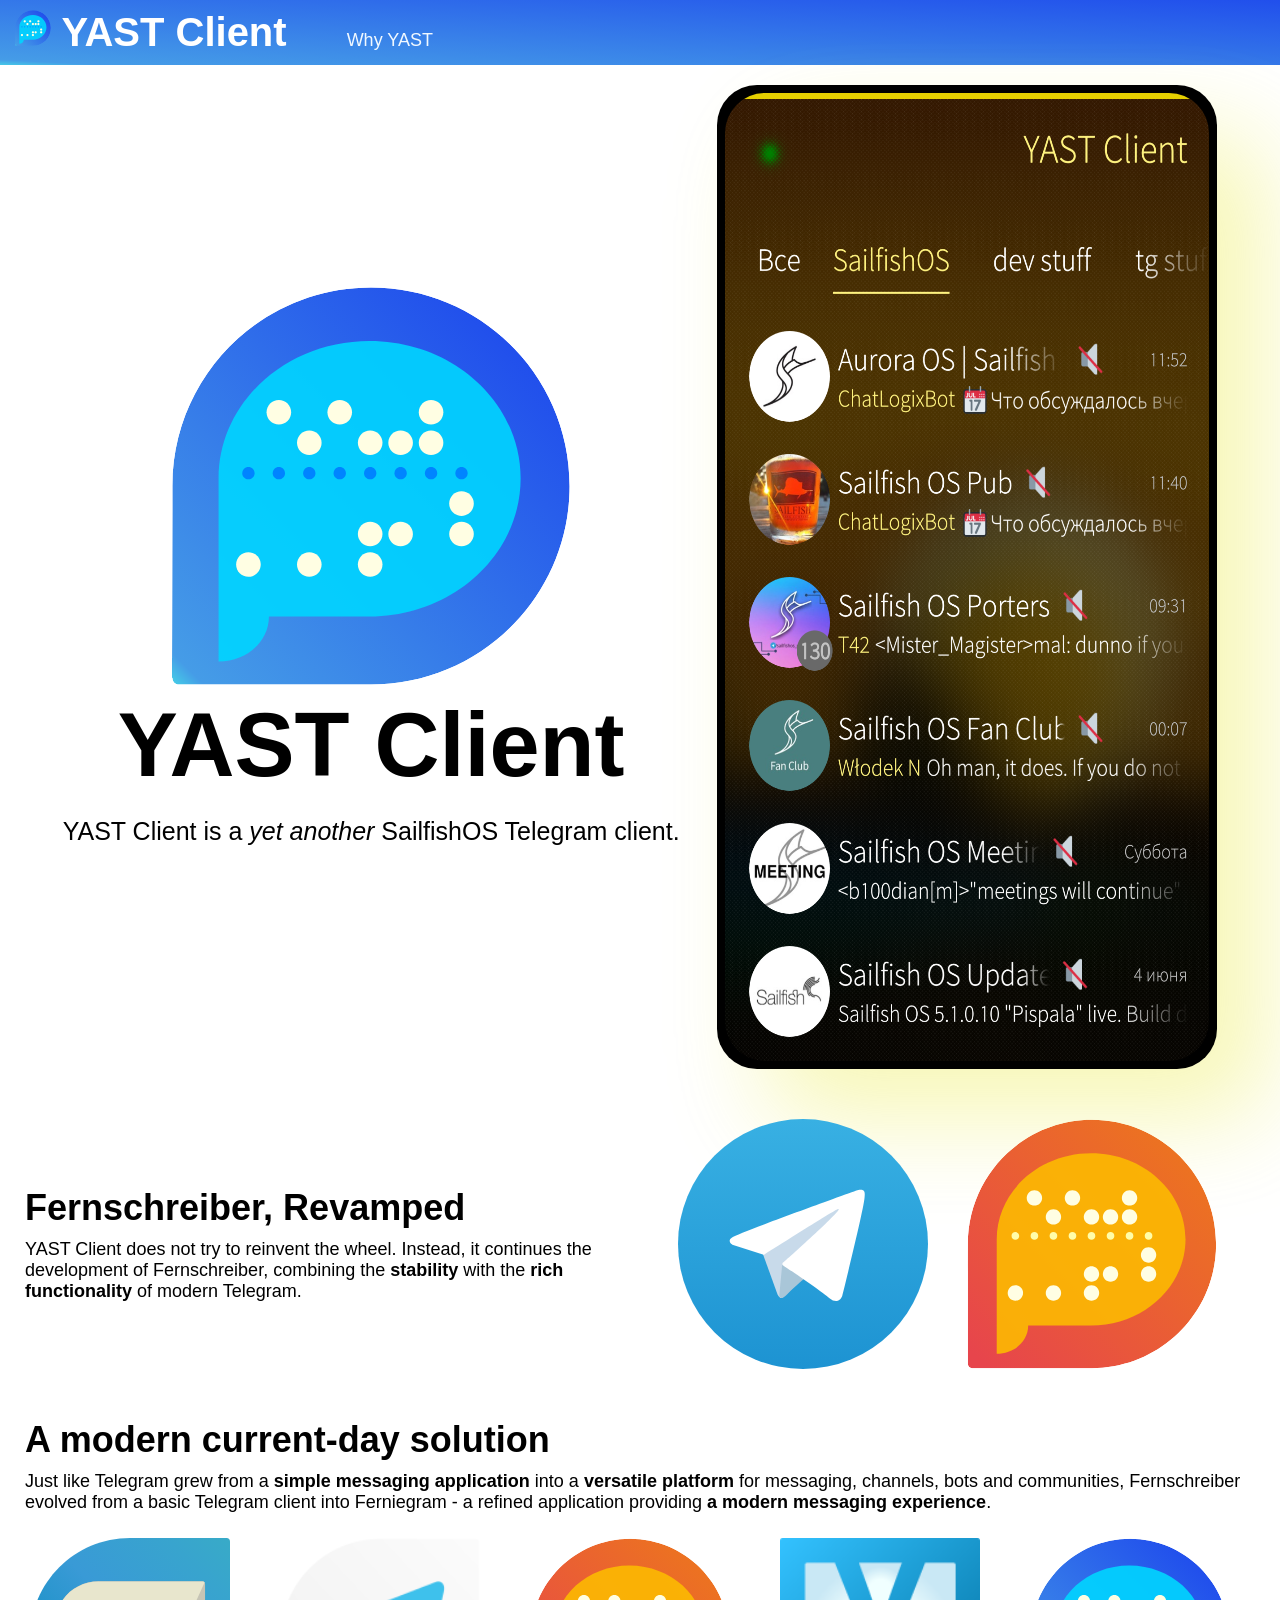
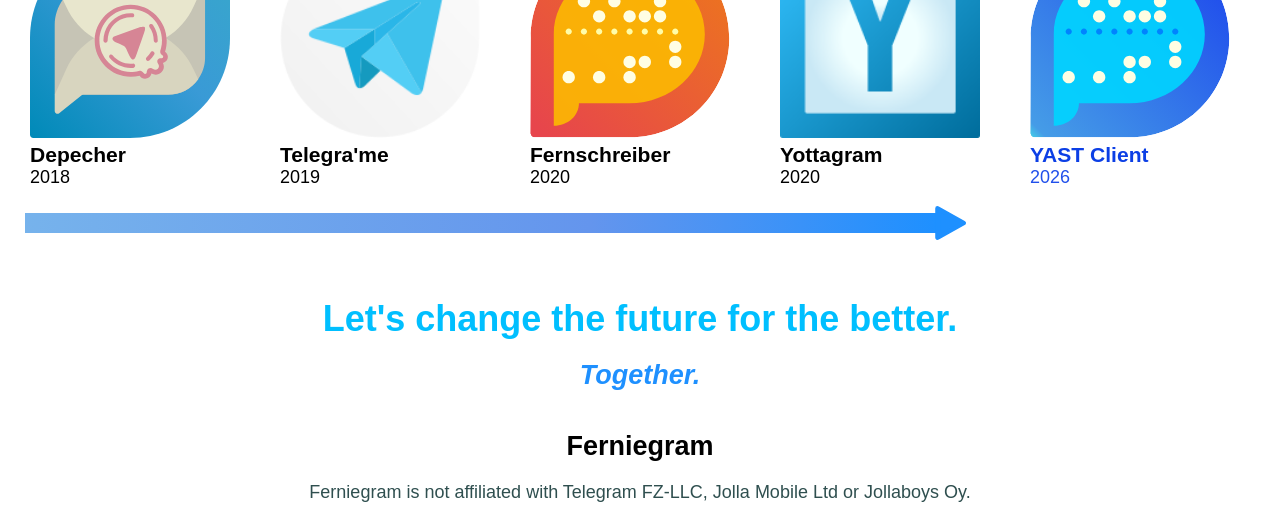
==== index2.html @ c5fe2737 "Under construction" ====
<!DOCTYPE html>
<html lang="en">
<head>
    <meta charset="UTF-8">
    <meta name="viewport" content="width=device-width, initial-scale=1.0">

    <title>YAST Client</title>
    <link rel="icon" type="image/x-icon" href="/favicon.ico">

    <link rel="stylesheet" href="/static/index.css">

    <script src="/static/anime.umd.min.js"></script>

    <script src="/static/why-animation.js"></script>
    <script src="/static/future.js"></script>
</head>
<body onload="setupWhyAnimation()">
    <header>
        <a href="/" class="name">
            <img class="logo" src="/images/fernschreiber2.svg" alt="YAST Client logo">
            YAST Client
        </div>
        <nav>
            <ul>
                <li><a href="#why">Why YAST</a></li>
                <!-- <li><a href="#modern">Modern</a></li> -->
                <!-- <li><a href="#features">Features</a></li> -->
            </ul>
        </nav>
    </header>
    <div class="hero">
        <div class="text">
            <object class="logo" data="/images/fernschreiber2-animated.svg"></object>
            <h1>YAST Client</h1>
            <p>YAST Client is a <i>yet another</i> SailfishOS Telegram client.</p>
        </div>
        <div class="screenshot">
            <img src="/images/screenshots/1.png" alt="Ferniegram screenshot">
        </div>

    </div>
    <div class="subhero" id="why">
        <div class="text">
            <h1>Fernschreiber, Revamped</h1>
            <p>YAST Client does not try to reinvent the wheel. Instead, it continues the development of Fernschreiber, combining the <b>stability</b> with the <b>rich functionality</b> of modern Telegram.</p>
        </div>
        <div class="image">
            <object id="telegram-logo" data="/images/telegram.svg"></object>
            <object id="fernschreiber-to-ferniegram-logo" data="/images/fernschreiber.svg"></object>
        </div>
    </div>

    <div class="container timeline-container" id="modern">
        <div class="text">
            <h1>A modern current-day solution</h1>
            <p>Just like Telegram grew from a <b>simple messaging application</b> into a <b>versatile platform</b> for messaging, channels, bots and communities, Fernschreiber evolved from a basic Telegram client into Ferniegram - a refined application providing <b>a modern messaging experience</b>.</p>
        </div>
        <div class="timeline" id="apps-timeline">
            <div class="timeline-content">
                <div class="items-wrapper">
                    <div class="item">
                        <img src="/images/harbour-jollagram.svg" alt="Jollagram logo">
                        <h3>Jollagram</h3>
                        <h4>2015</h4>
                    </div>
                    <div class="item">
                        <img src="/images/harbour-sailorgram.png" alt="Sailorgram logo">
                        <h3>Sailorgram</h3>
                        <h4>2015</h4>
                    </div>
                    <div class="item">
                        <img src="/images/harbour-depecher.svg" alt="Depecher logo">
                        <h3>Depecher</h3>
                        <h4>2018</h4>
                    </div>
                    <div class="item">
                        <img src="/images/harbour-telegrame.png" alt="Telegra'me logo">
                        <h3>Telegra'me</h3>
                        <h4>2019</h4>
                    </div>
                    <div class="item">
                        <img src="/images/fernschreiber.svg" alt="Fernschreiber logo">
                        <h3>Fernschreiber</h3>
                        <h4>2020</h4>
                    </div>
                    <div class="item" id="future">
                        <img src="/images/yottagram.png" alt="Yottagram logo">
                        <h3>Yottagram</h3>
                        <h4>2020</h4>
                    </div>
                    <div class="item highlighted">
                        <img src="/images/fernschreiber2.svg" alt="YAST Client logo">
                        <h3>YAST Client</h3>
                        <h4>2026</h4>
                    </div>
                </div>
                <div class="timeline-arrow">
                    <div class="rectangle"></div>
                    <svg width="800px" height="800px" viewBox="0 0 24 24" fill="none" class="arrow-right" xmlns="http://www.w3.org/2000/svg">
                        <path d="M 5.6814215,4.931322 18.31868,12 5.6814215,19.068678 Z" stroke-width="2.36284" stroke-linecap="round" stroke-linejoin="round"/>
                    </svg>
                </div>
            </div>
            <script>
                const timeline = document.querySelector('#apps-timeline');
                const ferniegram = timeline.querySelector('.item.highlighted');
                /*ferniegram.scrollIntoView({
                    container: 'nearest', // not supported by firefox
                    inline: 'end'
                });*/

                timeline.scrollTo({
                    left: ferniegram.offsetLeft - (timeline.clientWidth / 2) + (ferniegram.clientWidth / 2)
                });
            </script>
        </div>
    </div>

    <!-- <div class="features" id="features">
        <h1>Features</h1>
        <p>Chat folders, etc. (TODO TODO TODO)</p>
    </div> -->

    <div class="container conclusion">
        <h1>Let's change the future for the better.</h1>
        <h2><i>Together.</i></h2>
    </div>

    <footer>
        <h2>Ferniegram</h2>
        <p>Ferniegram is not affiliated with Telegram FZ-LLC, Jolla Mobile Ltd or Jollaboys Oy.</p>
    </footer>
</body>
</html>
---- static/index.css ----
* {
    padding: 0;
    margin: 0;
    box-sizing: border-box;
}

html {
    scroll-behavior: smooth;
}

:root {
    --color-primary: #000;
    --color-secondary: darkslategray;
    --color-background: #fff;
    --color-highlight: #0c3fe5;
    --color-highlight-hover: #2150eb;
    --color-menu-background: linear-gradient(to bottom left, #214fec, #459ce7 95.918399%, #45c9e7 100%);
    --color-menu-primary: white;
    --color-screenshot-border: black;
    --color-screenshot-shadow: rgba(227, 227, 14, 0.3);
    --color-timeline-arrow: linear-gradient(to right, skyblue, cornflowerblue 75%, dodgerblue 99%);
    --color-timeline-arrow-end: dodgerblue;
    --color-conclusion: deepskyblue;
    --color-conclusion-description: dodgerblue;
}

@media (prefers-color-scheme: dark) {
    :root {
        --color-primary: #fff;
        --color-secondary: #aeaeae;
        --color-background: #181a1b;
        --color-highlight: lightskyblue;
        --color-highlight-hover: lightblue;
        --color-menu-background: linear-gradient(to bottom right, #163ec0, #387db9 95.918399%, #2f96ad 100%);
        --color-menu-primary: white;
        --color-screenshot-border: white;
    }
}

body {
    background-color: var(--color-background);
    color: var(--color-primary);
    /* font: 12px/18px "Lucida Grande", "Lucida Sans Unicode", -apple-system, BlinkMacSystemFont, "Segoe UI", Roboto, Helvetica, Arial, sans-serif, "Apple Color Emoji", "Segoe UI Emoji", "Segoe UI Symbol"; */
    font: 18px "Lucida Grande", "Lucida Sans Unicode", -apple-system, BlinkMacSystemFont, "Segoe UI", Roboto, Helvetica, Arial, sans-serif, "Apple Color Emoji", "Segoe UI Emoji", "Segoe UI Symbol";
}

a {
    color: var(--color-highlight);
    text-decoration: none;
}

a:hover {
    color: var(--color-highlight-hover);
}

a, a:hover {
    transition: all 150ms ease;
}

/* Header */

header {
    --color-highlight: aliceblue;
    --color-highlight-hover: lightblue;
}

header {
    width: 100%;
    padding: 10px 15px;
    display: flex;
    /* justify-content: flex-end;
    align-items: center; */
    background: var(--color-menu-background);
}

header .name {
    font-size: 40px;
    font-weight: bold;
    color: var(--color-menu-primary);
}

header img.logo {
    width: 36px;
    height: 36px;
}

header nav {
    /* margin-left: auto; */
    margin-left: 50px;
    padding-right: 25px;
}

header nav ul {
    list-style: none;
}

header nav ul li {
    display: inline-block;
    margin: 0 10px;
}

@media (max-width: 630px) {
    header {
        flex-direction: column;
    }

    header nav {
        margin-left: 0;
        padding-right: 0;
    }
}

/* Hero and subhero (misc) */

.hero, .subhero, .container {
    padding: 20px 25px 30px;
}

.hero, .subhero {
    display: flex;
}

@media (max-width: 800px) {
    .hero, .subhero {
        flex-direction: column;
    }
}

/* Hero */

.hero {
    /* flex-direction: column;
    align-items: center; */
    /* justify-content: center; */
    /* padding-top: 150px; */

    flex: 1;
    justify-content: space-evenly;
}

.hero .text {
    align-self: center;
    padding-bottom: 30px;
}

.hero .text h1 {
    font-size: 5em;
    text-align: center;
    padding-bottom: 20px;
}

.hero p {
    font-size: 25px;
    text-align: center;
}

.hero .logo {
    display: block;
    width: 400px;
    height: 400px;
    margin: 8px auto;
}

.hero .screenshot {
    width: 75%;
    max-width: 500px;
    align-self: center;
    padding: 8px; /* border thickness */
    background-color: var(--color-screenshot-border); /* border color */
    border-radius: 40px; /* outer border radius */
    display: inline-block;
    line-height: 0; /* prevents extra space below the image */
    box-shadow: 50px 50px 100px var(--color-screenshot-shadow);
}

.hero .screenshot img {
    width: 100%;
    aspect-ratio: 1/2;
    border-radius: 40px; /* inner border radius */
    display: block;
}

@media (max-width: 1000px) {
    .hero .logo {
        width: 300px;
        height: 300px;
    }

    .hero .text h1 {
        font-size: 4.5em;
    }
    .hero .text p {
        font-size: 22px;
    }
}

@media (max-width: 900px) {
    .hero .text h1 {
        font-size: 4em;
    }

    .hero .text p {
        font-size: 20px;
    }
}

@media (max-width: 480px) {
    .hero .logo  {
        width: 200px;
        height: 200px;
    }
}

/* Subhero */

.subhero .text {
    align-self: center;
    width: 100%;
}

.subhero .text h1 {
    padding-bottom: 10px;
}

.subhero .image {
    display: flex;
    justify-content: space-evenly;
    align-items: center;
    width: 100%;
}

.subhero .image * {
    width: 250px;
    height: 250px;
}

@media (max-width: 1100px) {
    .subhero .image * {
        width: 200px;
        height: 200px;
    }
}

@media (max-width: 900px) {
    .subhero .image * {
        width: 150px;
        height: 150px;
    }
}

@media (max-width: 800px) {
    .subhero .text {
        padding-bottom: 40px;
    }

    .subhero .image * {
        width: 250px;
        height: 250px;
    }
}

@media (max-width: 600px) {
    .subhero .image * {
        width: 200px;
        height: 200px;
    }
}

@media (max-width: 500px) {
    .subhero .image {
        flex-direction: column;
    }

    .subhero .image * {
        width: 300px;
        height: 300px;
        padding-bottom: 20px;
    }
}

/* Footer */

footer {
    padding: 0 10px;
    padding-bottom: 25px;
}

footer * {
    text-align: center;
}

footer h2 {
    padding-bottom: 20px;
}

footer p {
    color: var(--color-secondary);
}

/* Timeline */

.timeline-container .text {
    padding-bottom: 25px;
}

.timeline-container .text h1 {
    padding-bottom: 10px;
}

.timeline {
    overflow-x: auto;
}

.timeline-content {
    display: inline flex;
    flex-direction: column;
    white-space: nowrap;
}

.timeline .items-wrapper {
    display: inline flex;
}

.timeline .item {
    margin: 0 25px;
}

.timeline .item img {
    width: 200px;
    height: 200px;
}

.timeline .item h4 {
    font-weight: 100;
}

.timeline .item.highlighted h3 {
    color: var(--color-highlight);
}

.timeline .item.highlighted h4 {
    color: var(--color-highlight-hover);
}

.timeline-arrow {
    width: 100%;
    height: 50px;
    margin-top: 10px;
    display: flex;
    align-items: center;
}

.timeline-arrow .rectangle {
    width: 100%;
    height: 20px;
    border-radius: 5px;
    background: var(--color-timeline-arrow);
}

.timeline-arrow .arrow-right {
    width: 50px;
    height: 50px;
    align-self: flex-end;
    stroke: var(--color-timeline-arrow-end);
    fill: var(--color-timeline-arrow-end);
    margin-left: -25px;
}

#apps-timeline .timeline-arrow {
    width: 84%;
}

/* Conclusion */

.conclusion {
    text-align: center;
    padding-bottom: 40px;
}

.conclusion h1 {
    color: var(--color-conclusion);
    padding-bottom: 20px;
}

.conclusion h2 {
    color: var(--color-conclusion-description);
}
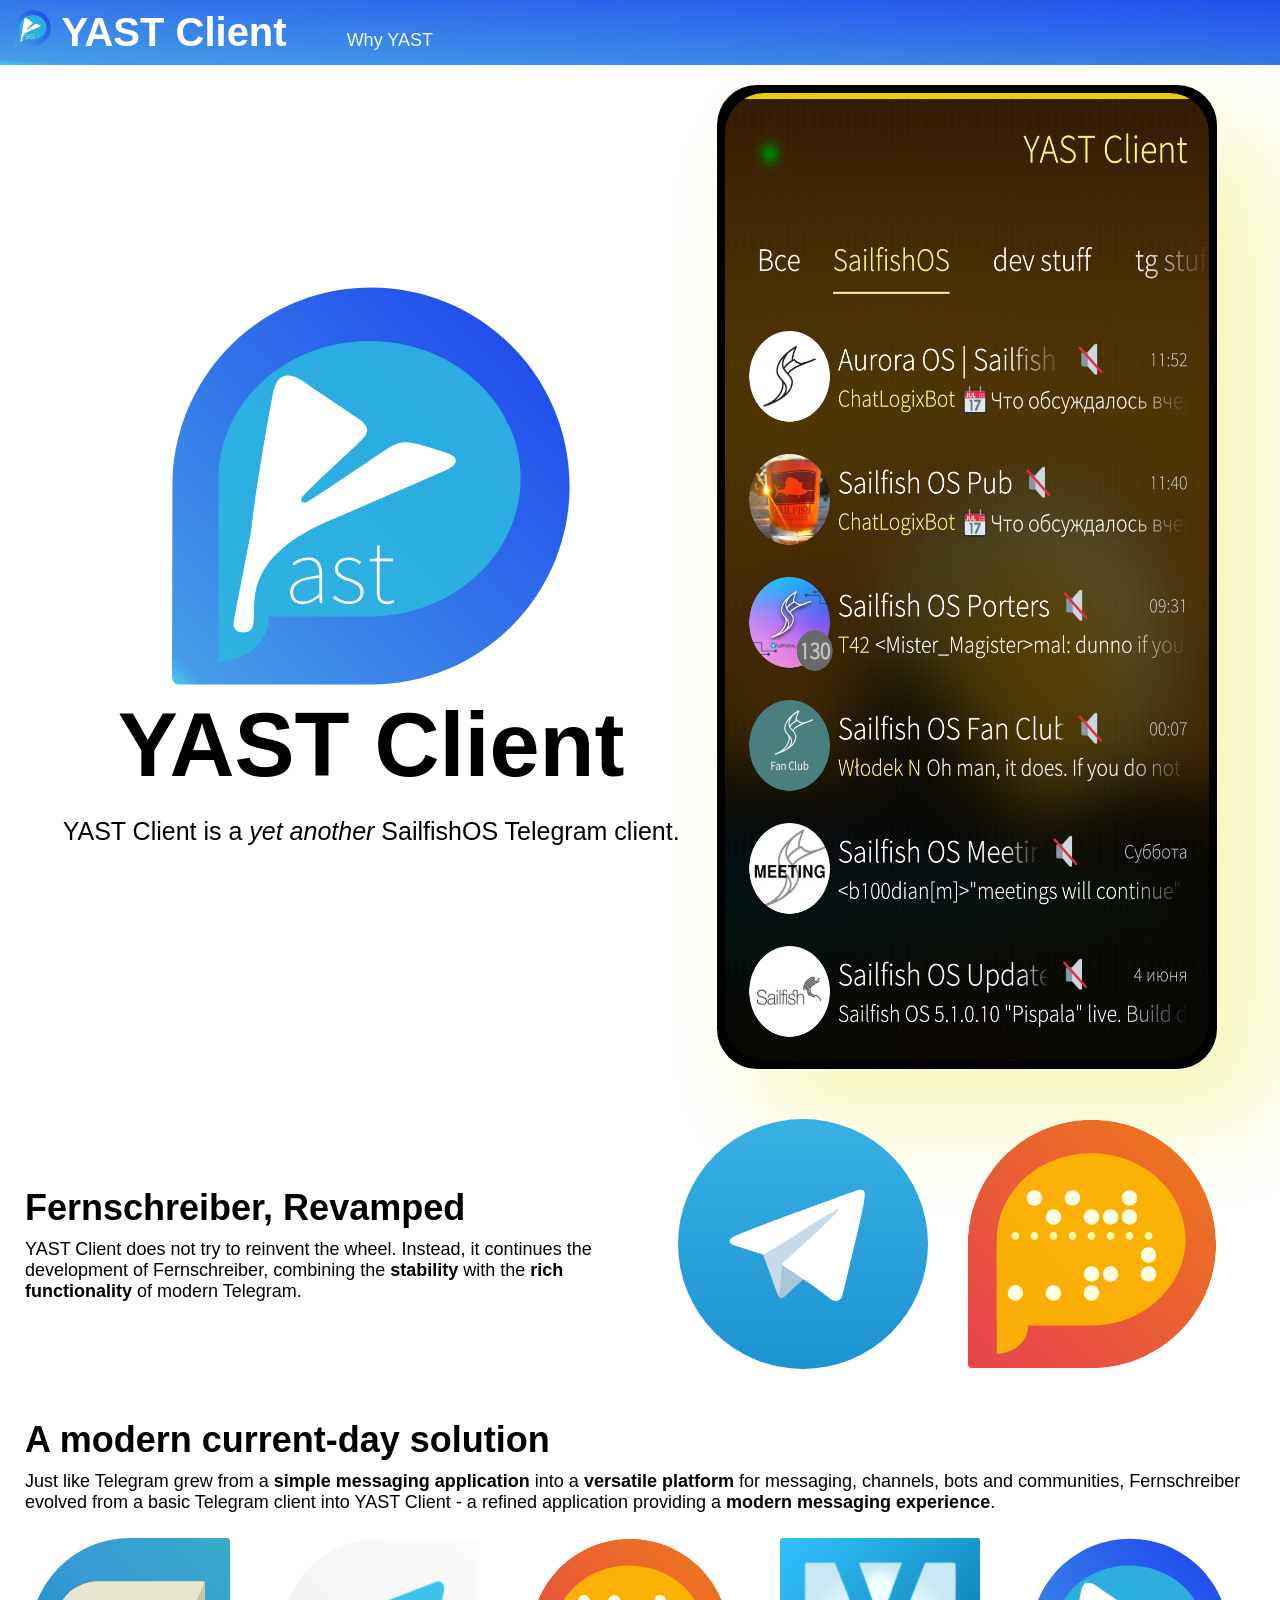
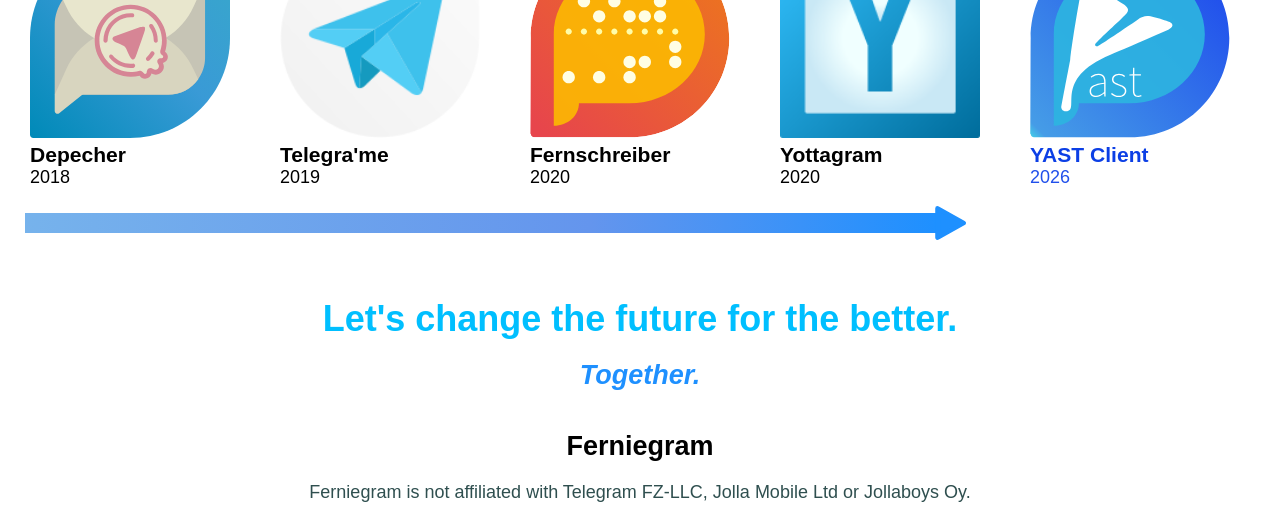
==== commit 7bb1c417: "more yast" ====
--- a/index2.html
+++ b/index2.html
@@ -7,6 +7,7 @@
     <title>YAST Client</title>
     <link rel="icon" type="image/x-icon" href="/favicon.ico">
 
+    <link rel="stylesheet" href="/static/base.css">
     <link rel="stylesheet" href="/static/index.css">
 
     <script src="/static/anime.umd.min.js"></script>
@@ -17,7 +18,7 @@
 <body onload="setupWhyAnimation()">
     <header>
         <a href="/" class="name">
-            <img class="logo" src="/images/fernschreiber2.svg" alt="YAST Client logo">
+            <img class="logo" src="/images/yast-client.svg" alt="YAST Client logo">
             YAST Client
         </div>
         <nav>
@@ -30,7 +31,8 @@
     </header>
     <div class="hero">
         <div class="text">
-            <object class="logo" data="/images/fernschreiber2-animated.svg"></object>
+            <!-- TODO: yast-client-animated.svg -->
+            <object class="logo" data="/images/yast-client.svg"></object>
             <h1>YAST Client</h1>
             <p>YAST Client is a <i>yet another</i> SailfishOS Telegram client.</p>
         </div>
@@ -46,14 +48,14 @@
         </div>
         <div class="image">
             <object id="telegram-logo" data="/images/telegram.svg"></object>
-            <object id="fernschreiber-to-ferniegram-logo" data="/images/fernschreiber.svg"></object>
+            <object id="fernschreiber-to-yast-logo" data="/images/fernschreiber-yast.svg"></object>
         </div>
     </div>
 
     <div class="container timeline-container" id="modern">
         <div class="text">
             <h1>A modern current-day solution</h1>
-            <p>Just like Telegram grew from a <b>simple messaging application</b> into a <b>versatile platform</b> for messaging, channels, bots and communities, Fernschreiber evolved from a basic Telegram client into Ferniegram - a refined application providing <b>a modern messaging experience</b>.</p>
+            <p>Just like Telegram grew from a <b>simple messaging application</b> into a <b>versatile platform</b> for messaging, channels, bots and communities, Fernschreiber evolved from a basic Telegram client into YAST Client - a refined application providing a <b>modern messaging experience</b>.</p>
         </div>
         <div class="timeline" id="apps-timeline">
             <div class="timeline-content">
@@ -89,7 +91,7 @@
                         <h4>2020</h4>
                     </div>
                     <div class="item highlighted">
-                        <img src="/images/fernschreiber2.svg" alt="YAST Client logo">
+                        <img src="/images/yast-client.svg" alt="YAST Client logo">
                         <h3>YAST Client</h3>
                         <h4>2026</h4>
                     </div>
--- a/static/base.css
+++ b/static/base.css
@@ -0,0 +1,58 @@
+* {
+    padding: 0;
+    margin: 0;
+    box-sizing: border-box;
+}
+
+html {
+    scroll-behavior: smooth;
+}
+
+:root {
+    --color-primary: #000;
+    --color-secondary: darkslategray;
+    --color-background: #fff;
+    --color-highlight: #0c3fe5;
+    --color-highlight-hover: #2150eb;
+    --color-menu-background: linear-gradient(to bottom left, #214fec, #459ce7 95.918399%, #45c9e7 100%);
+    --color-menu-primary: white;
+    --color-screenshot-border: black;
+    --color-screenshot-shadow: rgba(227, 227, 14, 0.3);
+    --color-timeline-arrow: linear-gradient(to right, skyblue, cornflowerblue 75%, dodgerblue 99%);
+    --color-timeline-arrow-end: dodgerblue;
+    --color-conclusion: deepskyblue;
+    --color-conclusion-description: dodgerblue;
+}
+
+@media (prefers-color-scheme: dark) {
+    :root {
+        --color-primary: #fff;
+        --color-secondary: #aeaeae;
+        --color-background: #181a1b;
+        --color-highlight: lightskyblue;
+        --color-highlight-hover: lightblue;
+        --color-menu-background: linear-gradient(to bottom right, #163ec0, #387db9 95.918399%, #2f96ad 100%);
+        --color-menu-primary: white;
+        --color-screenshot-border: white;
+    }
+}
+
+body {
+    background-color: var(--color-background);
+    color: var(--color-primary);
+    /* font: 12px/18px "Lucida Grande", "Lucida Sans Unicode", -apple-system, BlinkMacSystemFont, "Segoe UI", Roboto, Helvetica, Arial, sans-serif, "Apple Color Emoji", "Segoe UI Emoji", "Segoe UI Symbol"; */
+    font: 18px "Lucida Grande", "Lucida Sans Unicode", -apple-system, BlinkMacSystemFont, "Segoe UI", Roboto, Helvetica, Arial, sans-serif, "Apple Color Emoji", "Segoe UI Emoji", "Segoe UI Symbol";
+}
+
+a {
+    color: var(--color-highlight);
+    text-decoration: none;
+}
+
+a:hover {
+    color: var(--color-highlight-hover);
+}
+
+a, a:hover {
+    transition: all 150ms ease;
+}
--- a/static/index.css
+++ b/static/index.css
@@ -1,62 +1,3 @@
-* {
-    padding: 0;
-    margin: 0;
-    box-sizing: border-box;
-}
-
-html {
-    scroll-behavior: smooth;
-}
-
-:root {
-    --color-primary: #000;
-    --color-secondary: darkslategray;
-    --color-background: #fff;
-    --color-highlight: #0c3fe5;
-    --color-highlight-hover: #2150eb;
-    --color-menu-background: linear-gradient(to bottom left, #214fec, #459ce7 95.918399%, #45c9e7 100%);
-    --color-menu-primary: white;
-    --color-screenshot-border: black;
-    --color-screenshot-shadow: rgba(227, 227, 14, 0.3);
-    --color-timeline-arrow: linear-gradient(to right, skyblue, cornflowerblue 75%, dodgerblue 99%);
-    --color-timeline-arrow-end: dodgerblue;
-    --color-conclusion: deepskyblue;
-    --color-conclusion-description: dodgerblue;
-}
-
-@media (prefers-color-scheme: dark) {
-    :root {
-        --color-primary: #fff;
-        --color-secondary: #aeaeae;
-        --color-background: #181a1b;
-        --color-highlight: lightskyblue;
-        --color-highlight-hover: lightblue;
-        --color-menu-background: linear-gradient(to bottom right, #163ec0, #387db9 95.918399%, #2f96ad 100%);
-        --color-menu-primary: white;
-        --color-screenshot-border: white;
-    }
-}
-
-body {
-    background-color: var(--color-background);
-    color: var(--color-primary);
-    /* font: 12px/18px "Lucida Grande", "Lucida Sans Unicode", -apple-system, BlinkMacSystemFont, "Segoe UI", Roboto, Helvetica, Arial, sans-serif, "Apple Color Emoji", "Segoe UI Emoji", "Segoe UI Symbol"; */
-    font: 18px "Lucida Grande", "Lucida Sans Unicode", -apple-system, BlinkMacSystemFont, "Segoe UI", Roboto, Helvetica, Arial, sans-serif, "Apple Color Emoji", "Segoe UI Emoji", "Segoe UI Symbol";
-}
-
-a {
-    color: var(--color-highlight);
-    text-decoration: none;
-}
-
-a:hover {
-    color: var(--color-highlight-hover);
-}
-
-a, a:hover {
-    transition: all 150ms ease;
-}
-
 /* Header */
 
 header {
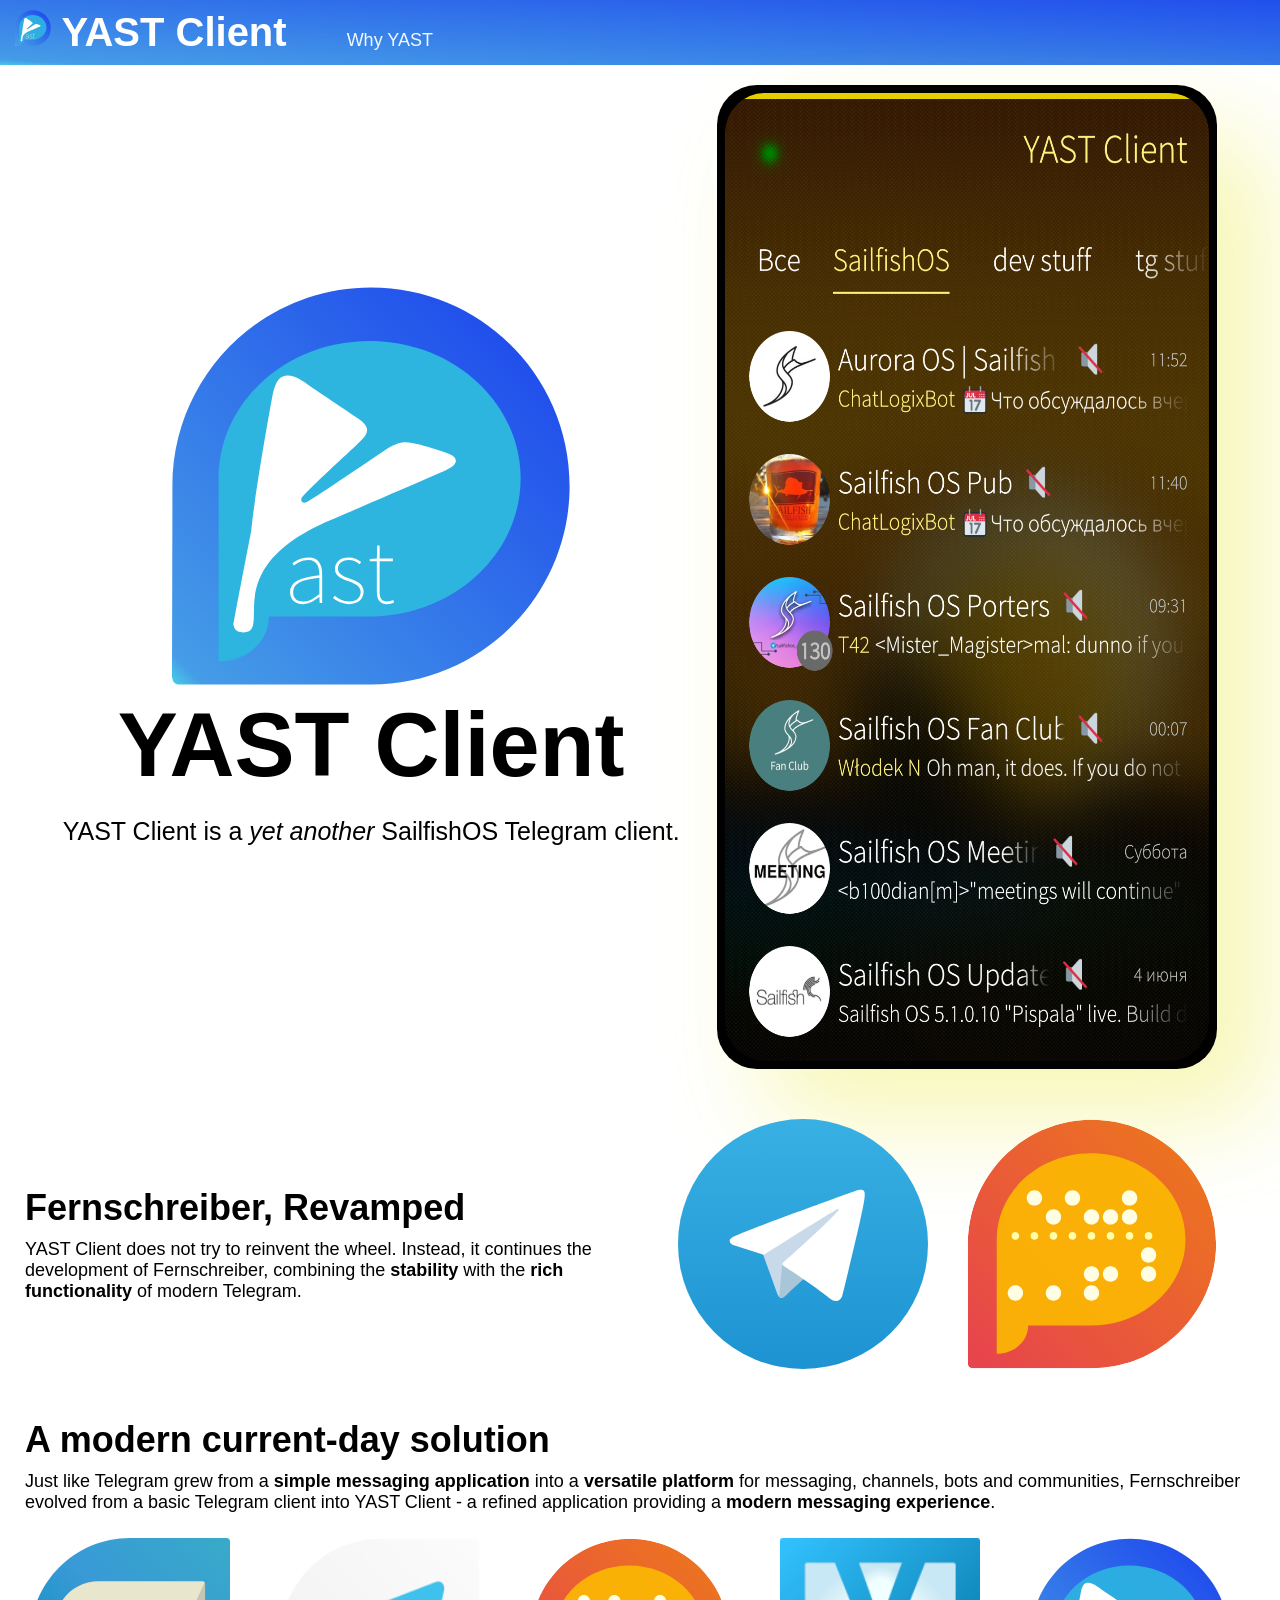
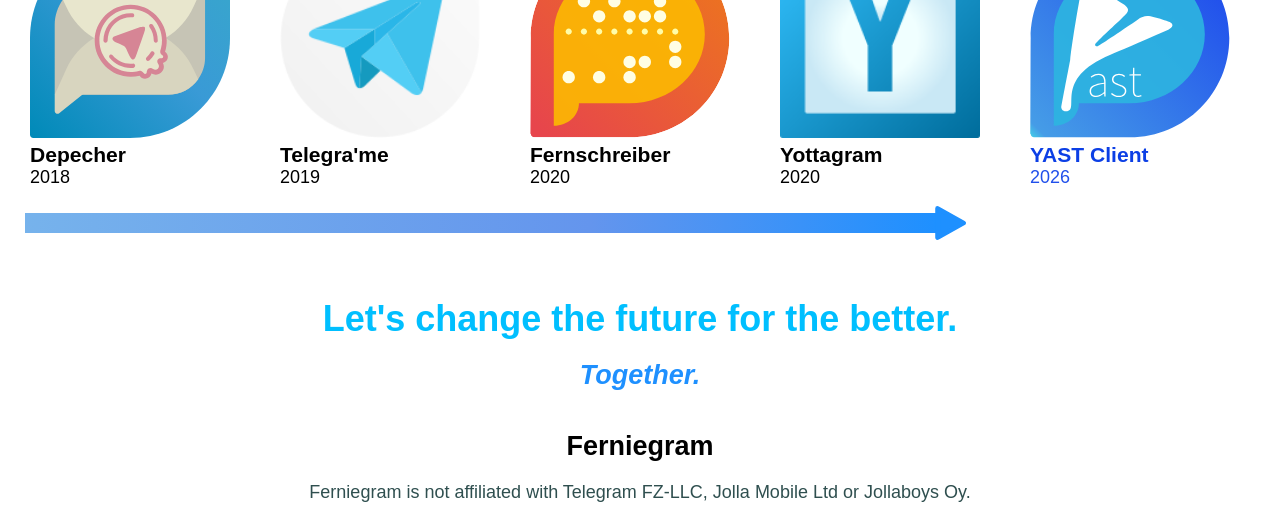
==== commit 8b07b019: "add a basic yast animation" ====
--- a/index2.html
+++ b/index2.html
@@ -31,8 +31,7 @@
     </header>
     <div class="hero">
         <div class="text">
-            <!-- TODO: yast-client-animated.svg -->
-            <object class="logo" data="/images/yast-client.svg"></object>
+            <object class="logo" data="/images/yast-client-animated.svg"></object>
             <h1>YAST Client</h1>
             <p>YAST Client is a <i>yet another</i> SailfishOS Telegram client.</p>
         </div>
